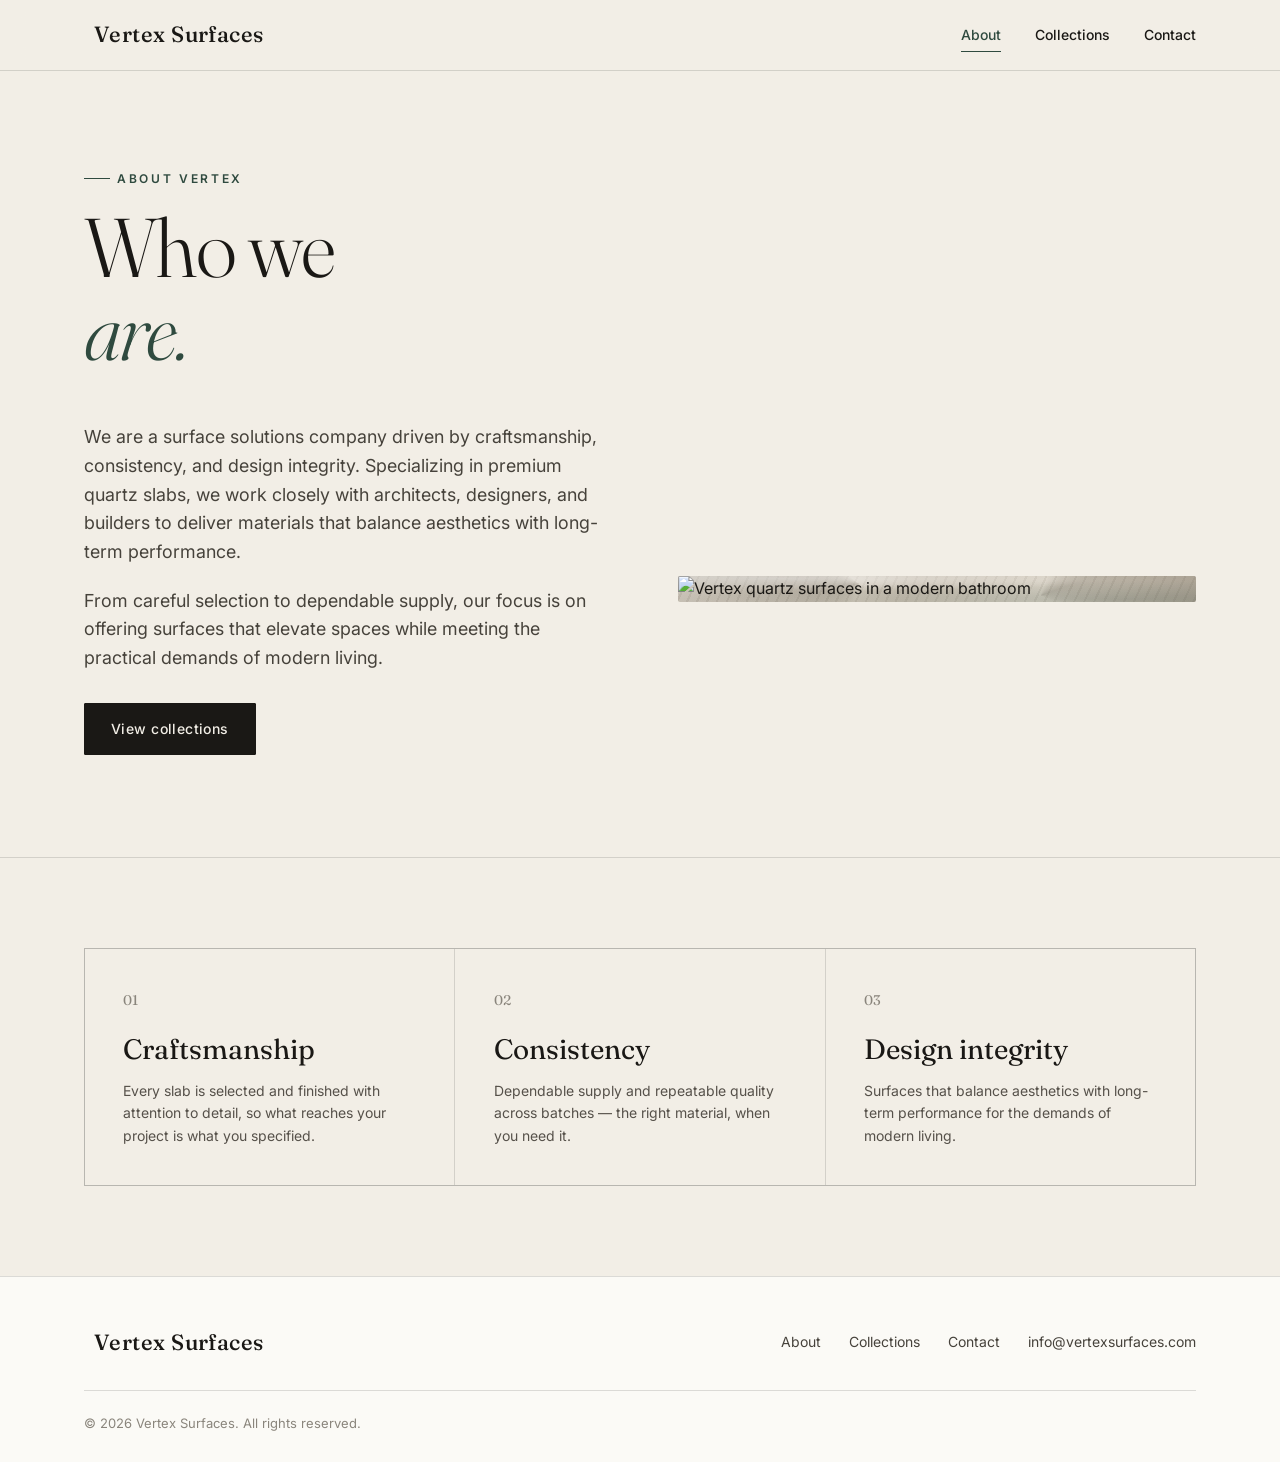
==== index.html @ 39171503 "Added Home Page Files" ====
<!DOCTYPE html>
<html lang="en">
<head>
<meta charset="UTF-8">
<meta name="viewport" content="width=device-width, initial-scale=1.0">
<title>Vertex Surfaces — Who We Are</title>
<link rel="preconnect" href="https://fonts.googleapis.com">
<link rel="preconnect" href="https://fonts.gstatic.com" crossorigin>
<link href="https://fonts.googleapis.com/css2?family=Fraunces:ital,opsz,wght@0,9..144,300..700;1,9..144,400&family=Inter:wght@400;500;600&display=swap" rel="stylesheet">
<link rel="stylesheet" href="styles.css">
</head>
<body>

<header class="nav">
  <div class="wrap nav-inner">
    <!-- LOGO: replace the span below with <img src="logo.svg" class="logo" alt="Vertex Surfaces"> -->
    <a class="brand" href="index.html"><img class="logo" src="images/mark.png" alt="" aria-hidden="true">Vertex Surfaces</a>
    <nav class="nav-links" id="navLinks" aria-label="Primary">
      <a href="index.html" class="active">About</a>
      <a href="collections.html">Collections</a>
      <a href="contact.html">Contact</a>
    </nav>
    <button class="burger" id="burger" aria-label="Menu" aria-expanded="false"><span></span><span></span><span></span></button>
  </div>
</header>

<main>
  <section class="page-head">
    <div class="wrap">
      <span class="eyebrow">About Vertex</span>
      <h1>Who we<br><em>are.</em></h1>
    </div>
  </section>

  <section class="wrap">
    <div class="about-grid">
      <div class="copy reveal">
        <p>We are a surface solutions company driven by craftsmanship, consistency, and design integrity. Specializing in premium quartz slabs, we work closely with architects, designers, and builders to deliver materials that balance aesthetics with long-term performance.</p>
        <p>From careful selection to dependable supply, our focus is on offering surfaces that elevate spaces while meeting the practical demands of modern living.</p>
        <div style="margin-top:30px"><a href="collections.html" class="btn btn-solid">View collections</a></div>
      </div>
      <div class="about-visual slab reveal"><img src="images/home-visual.png" alt="Vertex quartz surfaces in a modern bathroom"></div>
    </div>
  </section>

  <section class="values">
    <div class="wrap">
      <div class="values-grid reveal">
        <div class="value"><span class="num">01</span><h3>Craftsmanship</h3><p>Every slab is selected and finished with attention to detail, so what reaches your project is what you specified.</p></div>
        <div class="value"><span class="num">02</span><h3>Consistency</h3><p>Dependable supply and repeatable quality across batches — the right material, when you need it.</p></div>
        <div class="value"><span class="num">03</span><h3>Design integrity</h3><p>Surfaces that balance aesthetics with long-term performance for the demands of modern living.</p></div>
      </div>
    </div>
  </section>
</main>

<footer>
  <div class="wrap">
    <div class="foot-top">
      <a class="brand" href="index.html"><img class="logo" src="images/mark.png" alt="" aria-hidden="true">Vertex Surfaces</a>
      <div class="foot-links">
        <a href="index.html">About</a>
        <a href="collections.html">Collections</a>
        <a href="contact.html">Contact</a>
        <a href="mailto:info@vertexsurfaces.com">info@vertexsurfaces.com</a>
      </div>
    </div>
    <div class="foot-bottom">
      <span>© 2026 Vertex Surfaces. All rights reserved.</span>
    </div>
  </div>
</footer>

<script src="script.js"></script>
</body>
</html>
---- styles.css ----
/* ============================================================
   VERTEX SURFACES — shared stylesheet
   Used by: index.html (About), collections.html, contact.html
   ============================================================ */

:root{
  /* Palette — quarried stone */
  --bone:#F2EEE6;        /* limestone background */
  --paper:#FBFAF6;       /* lighter card paper */
  --ink:#1A1815;         /* graphite text */
  --stone:#8A857C;       /* mid grey */
  --sand:#B8A78F;        /* warm sandstone */
  --serpentine:#2F4A3F;  /* mineral green accent */
  --serp-soft:#3E6353;
  --line:rgba(26,24,21,.14);

  --maxw:1240px;
  --gut:clamp(20px,5vw,72px);
  --display:"Fraunces",Georgia,serif;
  --body:"Inter",system-ui,sans-serif;
}

*{box-sizing:border-box;margin:0;padding:0}
html{scroll-behavior:smooth}
body{
  background:var(--bone);
  color:var(--ink);
  font-family:var(--body);
  font-size:16px;
  line-height:1.6;
  -webkit-font-smoothing:antialiased;
  overflow-x:hidden;
  display:flex;
  flex-direction:column;
  min-height:100vh;
}
a{color:inherit;text-decoration:none}
img{max-width:100%;display:block}
::selection{background:var(--serpentine);color:var(--bone)}

.wrap{max-width:var(--maxw);margin:0 auto;padding-inline:var(--gut);width:100%}
main{flex:1}
.eyebrow{
  font-size:12px;letter-spacing:.22em;text-transform:uppercase;
  color:var(--serpentine);font-weight:600;
  display:inline-flex;align-items:center;gap:.6em;
}
.eyebrow::before{content:"";width:26px;height:1px;background:var(--serpentine);display:inline-block}

/* ---------- NAV ---------- */
header.nav{
  position:sticky;top:0;z-index:50;
  background:rgba(242,238,230,.82);
  backdrop-filter:blur(12px);
  border-bottom:1px solid var(--line);
}
.nav-inner{display:flex;align-items:center;justify-content:space-between;height:70px}
.brand{font-family:var(--display);font-size:22px;font-weight:500;letter-spacing:.02em;display:flex;align-items:center;gap:10px}
/* LOGO: replace .mark with <img src="logo.svg" class="logo"> when ready */
.brand .mark{width:22px;height:22px;border-radius:2px;background:
  linear-gradient(135deg,var(--ink) 0 48%, var(--serpentine) 48% 52%, var(--sand) 52% 100%);}
.brand .logo{height:30px;width:auto}
.nav-links{display:flex;gap:34px;align-items:center}
.nav-links a{font-size:14px;font-weight:500;color:var(--ink);position:relative;padding:4px 0}
.nav-links a::after{content:"";position:absolute;left:0;bottom:-2px;width:0;height:1.5px;background:var(--serpentine);transition:width .3s ease}
.nav-links a:hover::after,.nav-links a:focus-visible::after,.nav-links a.active::after{width:100%}
.nav-links a.active{color:var(--serpentine)}
.nav-cta{background:var(--ink);color:var(--bone);padding:10px 20px;border-radius:1px;font-size:13px;letter-spacing:.04em}
.nav-cta::after{display:none!important}
.nav-cta:hover{background:var(--serpentine)}
.burger{display:none;background:none;border:0;cursor:pointer;width:40px;height:40px;flex-direction:column;justify-content:center;gap:5px}
.burger span{display:block;height:2px;width:22px;background:var(--ink);transition:.3s}

/* ---------- PAGE HEADER ---------- */
.page-head{padding:clamp(48px,7vw,96px) 0 clamp(32px,4vw,56px)}
.page-head h1{
  font-family:var(--display);font-weight:300;
  font-size:clamp(40px,6.5vw,84px);line-height:1;letter-spacing:-.02em;margin-top:18px;
}
.page-head h1 em{font-style:italic;color:var(--serpentine)}

/* ---------- BUTTONS ---------- */
.btn{display:inline-block;padding:14px 26px;border-radius:1px;font-size:14px;font-weight:500;letter-spacing:.03em;transition:.25s;cursor:pointer;border:1px solid var(--ink)}
.btn-solid{background:var(--ink);color:var(--bone);border-color:var(--ink)}
.btn-solid:hover{background:var(--serpentine);border-color:var(--serpentine)}
.btn-ghost:hover{background:var(--ink);color:var(--bone)}

/* ---------- ABOUT PAGE ---------- */
.about-grid{display:grid;grid-template-columns:1fr 1fr;gap:clamp(40px,6vw,90px);align-items:center;padding-bottom:clamp(56px,8vw,110px)}
.about-grid .copy p{font-size:clamp(16px,1.4vw,19px);color:#46423b;max-width:54ch}
.about-grid .copy p + p{margin-top:20px}
.about-visual{aspect-ratio:4/5;width:100%}
.about-visual:has(img){aspect-ratio:auto}
.values{border-top:1px solid var(--line);padding-block:clamp(48px,7vw,96px)}
.values-grid{display:grid;grid-template-columns:repeat(3,1fr);gap:1px;background:var(--line);border:1px solid var(--line)}
.value{background:var(--bone);padding:clamp(26px,3vw,40px);transition:.3s}
.value:hover{background:var(--ink);color:var(--bone)}
.value .num{font-family:var(--display);font-size:14px;color:var(--stone)}
.value:hover .num{color:var(--sand)}
.value h3{font-family:var(--display);font-weight:400;font-size:clamp(22px,2.6vw,28px);margin:14px 0 8px}
.value p{font-size:14px;color:#56514a}
.value:hover p{color:#cfc7ba}

/* ---------- SLAB (procedural placeholder for real photos) ---------- */
.slab{position:relative;border-radius:2px;overflow:hidden;box-shadow:0 30px 60px -30px rgba(26,24,21,.5);background:#cfc7ba}
.slab::before{content:"";position:absolute;inset:0;background:
  radial-gradient(120% 90% at 20% 10%, rgba(255,255,255,.55), transparent 55%),
  radial-gradient(140% 120% at 85% 90%, rgba(47,74,63,.20), transparent 60%),
  repeating-linear-gradient(115deg, rgba(120,110,95,.12) 0 2px, transparent 2px 9px),
  linear-gradient(125deg,#e9e3d8,#c7beb0 45%,#d8d1c4 70%,#b9b0a1)}
.slab::after{content:"";position:absolute;inset:0;mix-blend-mode:multiply;opacity:.5;background:
  conic-gradient(from 200deg at 35% 30%, transparent, rgba(80,72,60,.4) 18%, transparent 30%),
  conic-gradient(from 20deg at 70% 75%, transparent, rgba(80,72,60,.35) 14%, transparent 26%)}
/* When you add a real image, drop <img> inside .slab — this hides the texture */
.slab img{position:relative;display:block;width:100%;height:auto;z-index:1}
/* A slab holding a real photo sizes to the image (no crop) and drops the fixed frame */
.slab:has(img){background:#efeae1}
.slab .placeholder-note{position:absolute;inset:0;z-index:2;display:flex;align-items:center;justify-content:center;
  font-size:12px;letter-spacing:.14em;text-transform:uppercase;color:rgba(26,24,21,.5);text-align:center;padding:14px}

/* per-card texture variants */
.v2 .slab::before{background:radial-gradient(110% 80% at 80% 20%, rgba(255,255,255,.5),transparent 50%),repeating-linear-gradient(60deg, rgba(40,38,34,.5) 0 1px, transparent 1px 14px),linear-gradient(160deg,#2a2722,#3a352d 60%,#23211c)}
.v2 .slab::after{opacity:.4;background:conic-gradient(from 120deg at 40% 60%,transparent,rgba(200,190,170,.3) 12%,transparent 24%)}
.v2 .slab .placeholder-note{color:rgba(255,255,255,.55)}
.v3 .slab::before{background:radial-gradient(120% 90% at 30% 80%, rgba(255,255,255,.6),transparent 55%),repeating-linear-gradient(135deg, rgba(47,74,63,.18) 0 2px, transparent 2px 11px),linear-gradient(135deg,#d7ddd4,#a9b8ad 55%,#c4cdc2)}
.v4 .slab::before{background:radial-gradient(130% 100% at 70% 30%, rgba(255,255,255,.55),transparent 55%),repeating-linear-gradient(100deg, rgba(120,90,60,.16) 0 2px, transparent 2px 10px),linear-gradient(140deg,#e6d8c4,#cdb595 60%,#dcccb4)}
.v5 .slab::before{background:radial-gradient(110% 90% at 25% 20%, rgba(255,255,255,.45),transparent 50%),repeating-linear-gradient(80deg, rgba(30,30,38,.4) 0 1px, transparent 1px 13px),linear-gradient(150deg,#3b3c44,#54565f 55%,#2f3038)}
.v5 .slab .placeholder-note{color:rgba(255,255,255,.55)}
.v6 .slab::before{background:radial-gradient(120% 90% at 60% 70%, rgba(255,255,255,.6),transparent 55%),repeating-linear-gradient(125deg, rgba(110,100,86,.14) 0 2px, transparent 2px 8px),linear-gradient(120deg,#f0ece2,#ddd6c8 50%,#eae4d8)}

/* ---------- COLLECTIONS PAGE ---------- */
.filters{display:flex;gap:10px;flex-wrap:wrap;margin-bottom:34px}
.chip{font-size:13px;font-weight:500;padding:9px 18px;border:1px solid var(--line);border-radius:40px;background:transparent;cursor:pointer;transition:.2s;font-family:var(--body)}
.chip.active,.chip:hover{background:var(--ink);color:var(--bone);border-color:var(--ink)}
.coll-grid{display:grid;grid-template-columns:repeat(2,1fr);gap:clamp(18px,2.4vw,30px);padding-bottom:clamp(56px,8vw,110px)}
.card{transition:transform .35s ease}
.card:hover{transform:translateY(-6px)}
.card .slab{aspect-ratio:4/3}
.card .slab:has(img){aspect-ratio:auto}
.card-meta{display:flex;justify-content:space-between;align-items:baseline;padding-top:14px}
.card-meta h3{font-family:var(--display);font-weight:400;font-size:21px;letter-spacing:-.01em}
.card-meta .cat{font-size:12px;letter-spacing:.12em;text-transform:uppercase;color:var(--stone)}

/* ---------- CONTACT PAGE ---------- */
.contact-grid{display:grid;grid-template-columns:1fr 1fr;gap:clamp(34px,5vw,70px);padding-bottom:clamp(56px,8vw,110px)}
.field{margin-bottom:18px}
.field label{display:block;font-size:13px;letter-spacing:.04em;margin-bottom:7px;color:#46423b}
.field input,.field select,.field textarea{width:100%;padding:13px 15px;border:1px solid var(--line);border-radius:1px;background:var(--paper);font-family:var(--body);font-size:15px;color:var(--ink);transition:.2s}
.field input:focus,.field select:focus,.field textarea:focus{outline:2px solid var(--serpentine);outline-offset:0;border-color:var(--serpentine)}
.field textarea{resize:vertical;min-height:120px}
.contact-info dt{font-size:12px;letter-spacing:.14em;text-transform:uppercase;color:var(--stone);margin-top:24px}
.contact-info dd{font-family:var(--display);font-size:20px;margin-top:6px}
.contact-info dd:first-of-type{margin-top:0}
.contact-info a:hover{color:var(--serpentine)}

/* ---------- FOOTER ---------- */
footer{background:var(--paper);border-top:1px solid var(--line);padding-block:48px 28px;margin-top:auto}
.foot-top{display:flex;justify-content:space-between;gap:30px;flex-wrap:wrap;padding-bottom:30px;border-bottom:1px solid var(--line)}
.foot-links{display:flex;gap:28px;flex-wrap:wrap;align-items:center}
.foot-links a{font-size:14px;color:#46423b}
.foot-links a:hover{color:var(--serpentine)}
.foot-bottom{display:flex;justify-content:space-between;gap:16px;flex-wrap:wrap;padding-top:22px;font-size:13px;color:var(--stone)}

/* ---------- REVEAL ---------- */
.reveal{opacity:0;transform:translateY(24px);transition:opacity .7s ease,transform .7s ease}
.reveal.in{opacity:1;transform:none}

/* ---------- RESPONSIVE ---------- */
@media (max-width:920px){
  .about-grid{grid-template-columns:1fr;gap:36px}
  .about-visual{max-width:440px}
  .values-grid{grid-template-columns:1fr}
  .contact-grid{grid-template-columns:1fr}
}
@media (max-width:640px){
  .nav-links{position:fixed;inset:70px 0 auto 0;background:var(--bone);flex-direction:column;gap:0;padding:8px var(--gut) 22px;border-bottom:1px solid var(--line);transform:translateY(-130%);transition:transform .35s ease;align-items:stretch}
  .nav-links.open{transform:translateY(0)}
  .nav-links a{padding:14px 0;border-bottom:1px solid var(--line)}
  .nav-links .nav-cta{text-align:center;margin-top:12px;border-bottom:0}
  .burger{display:flex}
  .coll-grid{grid-template-columns:1fr;gap:16px}
}
@media (prefers-reduced-motion:reduce){
  *{animation:none!important;scroll-behavior:auto!important}
  .reveal{opacity:1;transform:none}
}
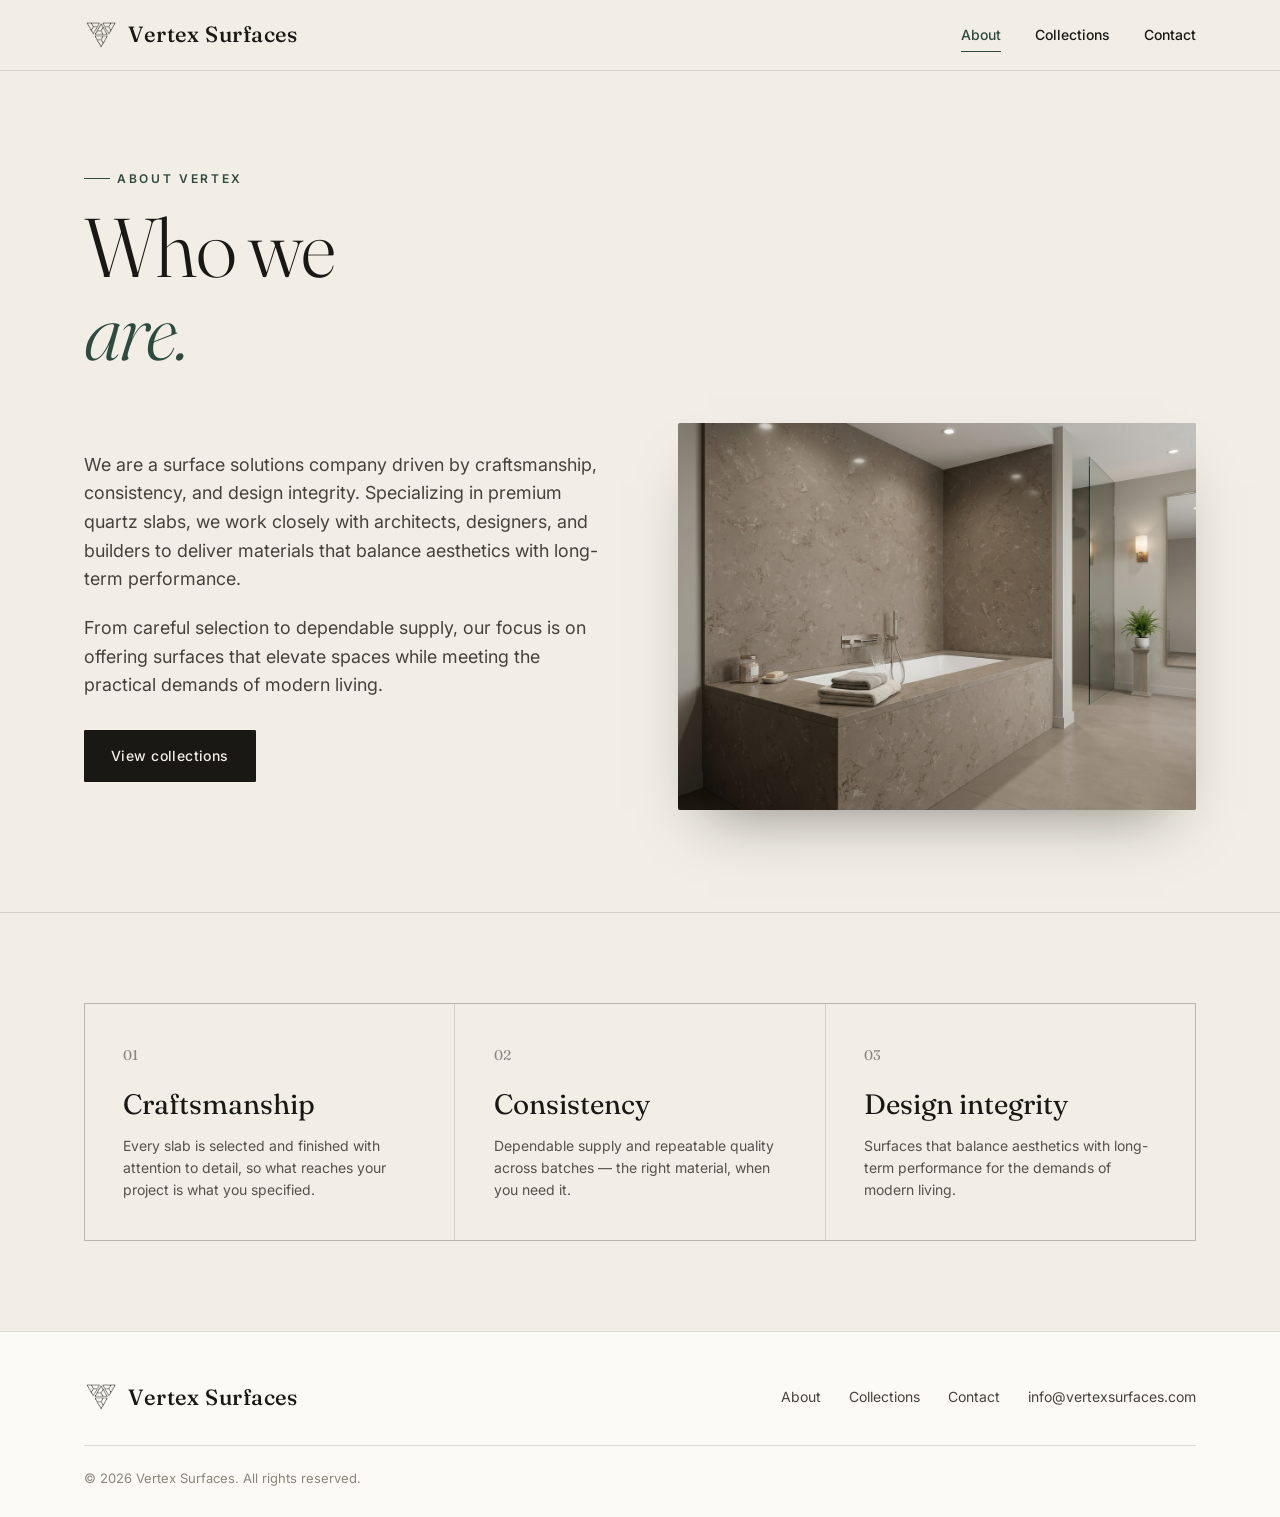
==== commit b00a9660: "Fix images path in index page" ====
--- a/index.html
+++ b/index.html
@@ -14,7 +14,7 @@
 <header class="nav">
   <div class="wrap nav-inner">
     <!-- LOGO: replace the span below with <img src="logo.svg" class="logo" alt="Vertex Surfaces"> -->
-    <a class="brand" href="index.html"><img class="logo" src="images/mark.png" alt="" aria-hidden="true">Vertex Surfaces</a>
+    <a class="brand" href="index.html"><img class="logo" src="mark.png" alt="" aria-hidden="true">Vertex Surfaces</a>
     <nav class="nav-links" id="navLinks" aria-label="Primary">
       <a href="index.html" class="active">About</a>
       <a href="collections.html">Collections</a>
@@ -39,7 +39,7 @@
         <p>From careful selection to dependable supply, our focus is on offering surfaces that elevate spaces while meeting the practical demands of modern living.</p>
         <div style="margin-top:30px"><a href="collections.html" class="btn btn-solid">View collections</a></div>
       </div>
-      <div class="about-visual slab reveal"><img src="images/home-visual.png" alt="Vertex quartz surfaces in a modern bathroom"></div>
+      <div class="about-visual slab reveal"><img src="home-visual.png" alt="Vertex quartz surfaces in a modern bathroom"></div>
     </div>
   </section>
 
@@ -57,7 +57,7 @@
 <footer>
   <div class="wrap">
     <div class="foot-top">
-      <a class="brand" href="index.html"><img class="logo" src="images/mark.png" alt="" aria-hidden="true">Vertex Surfaces</a>
+      <a class="brand" href="index.html"><img class="logo" src="mark.png" alt="" aria-hidden="true">Vertex Surfaces</a>
       <div class="foot-links">
         <a href="index.html">About</a>
         <a href="collections.html">Collections</a>
